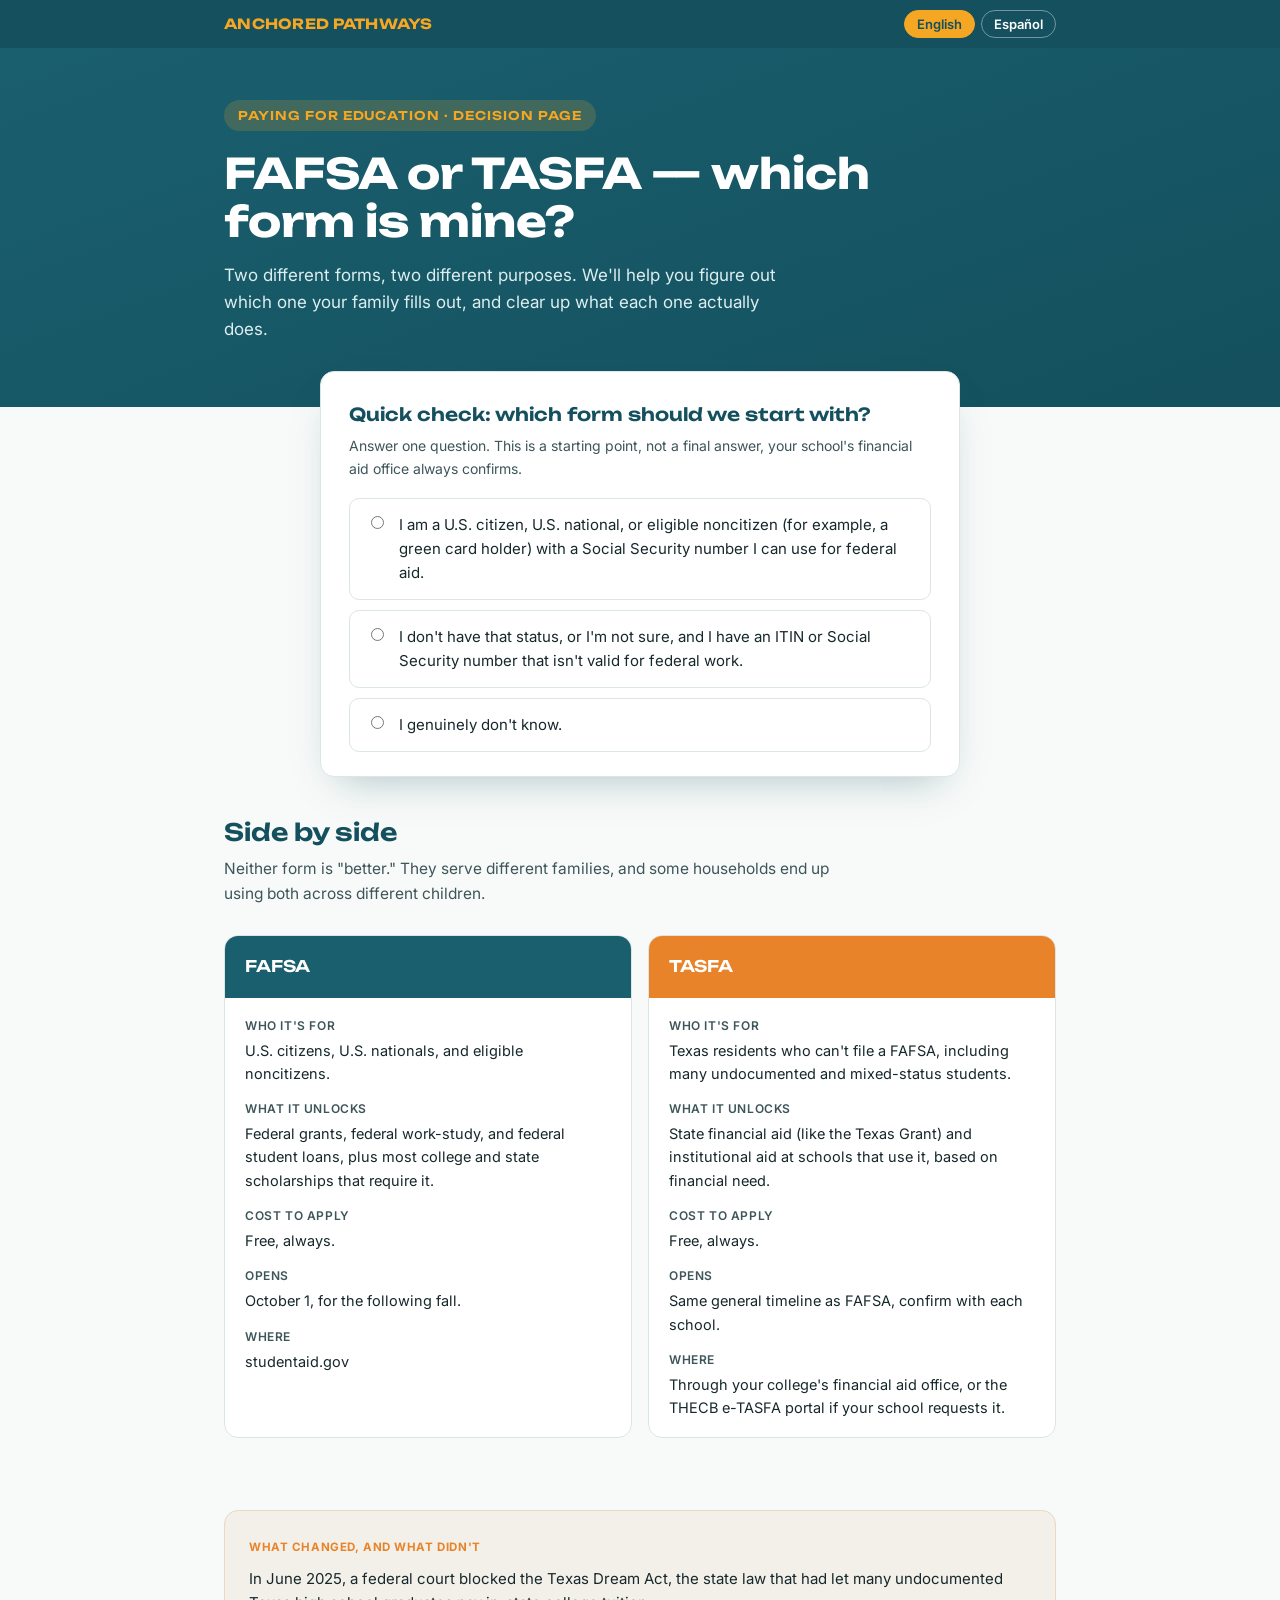
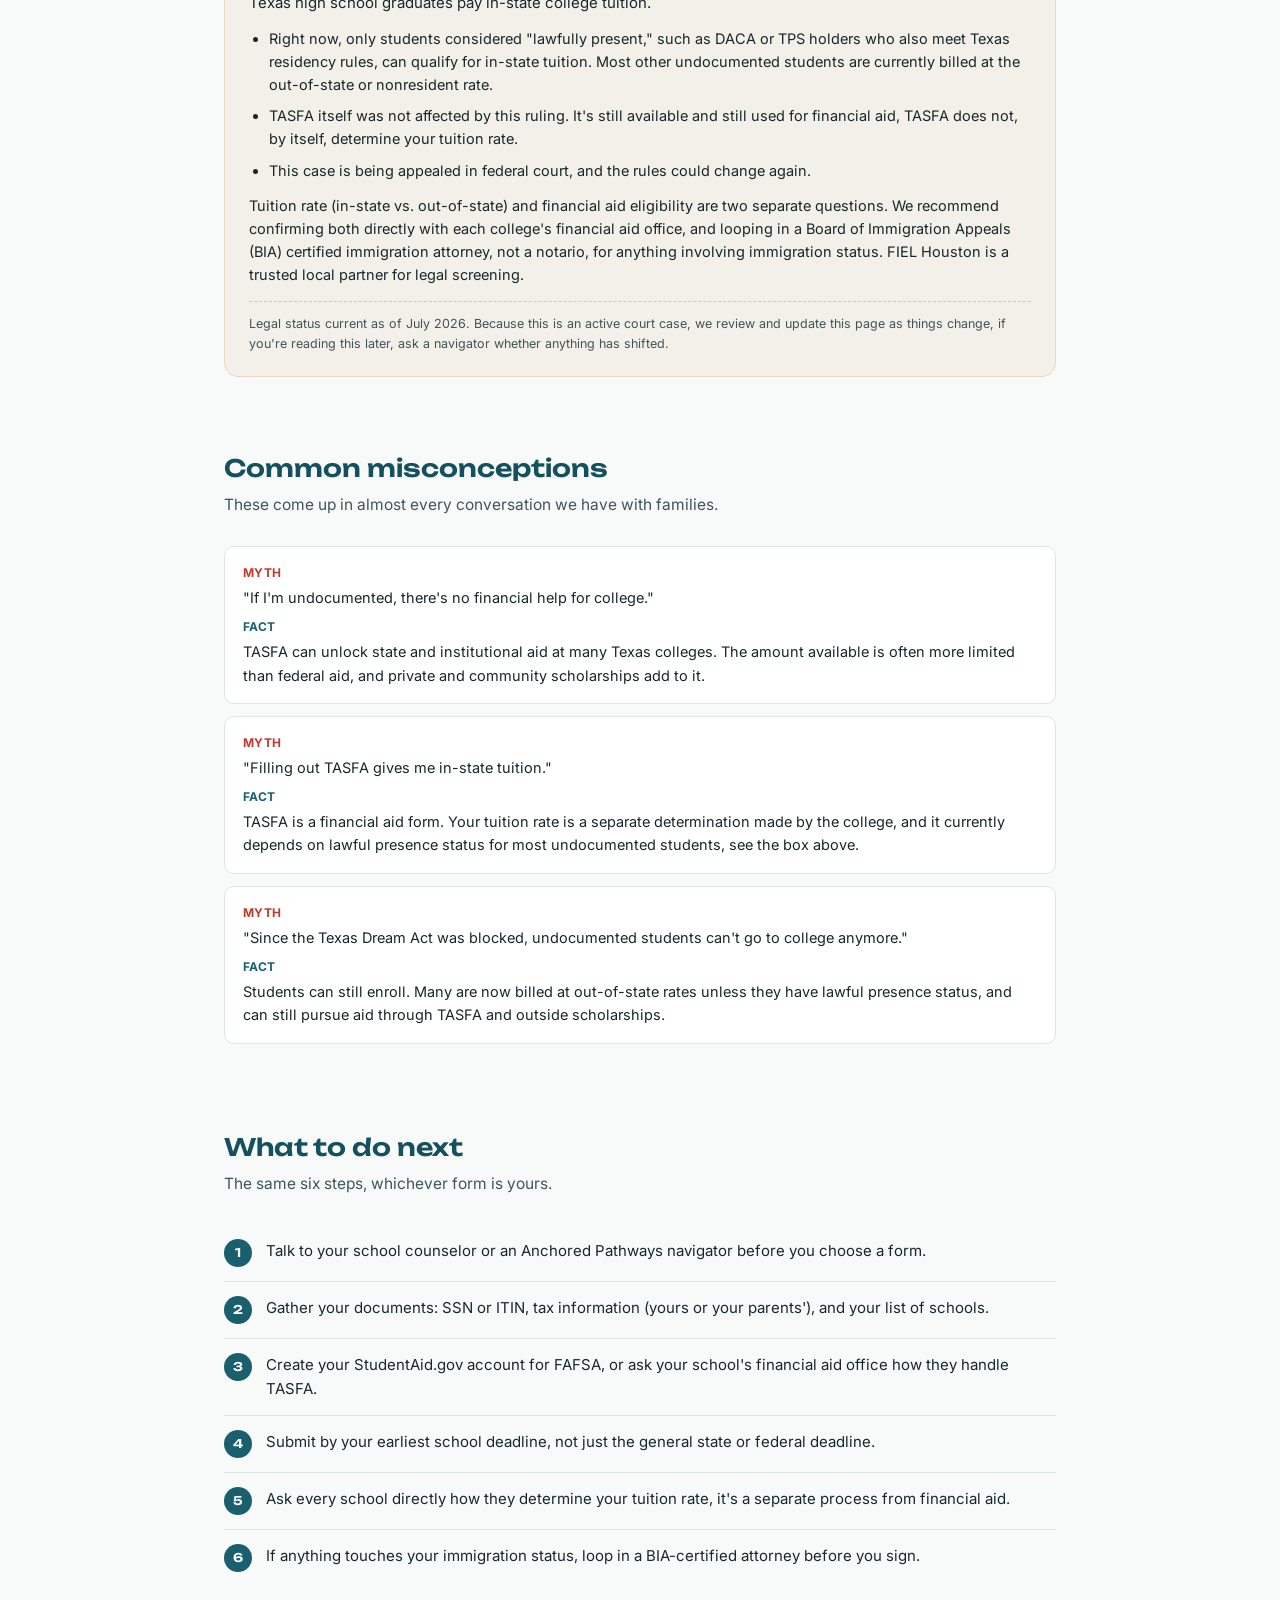
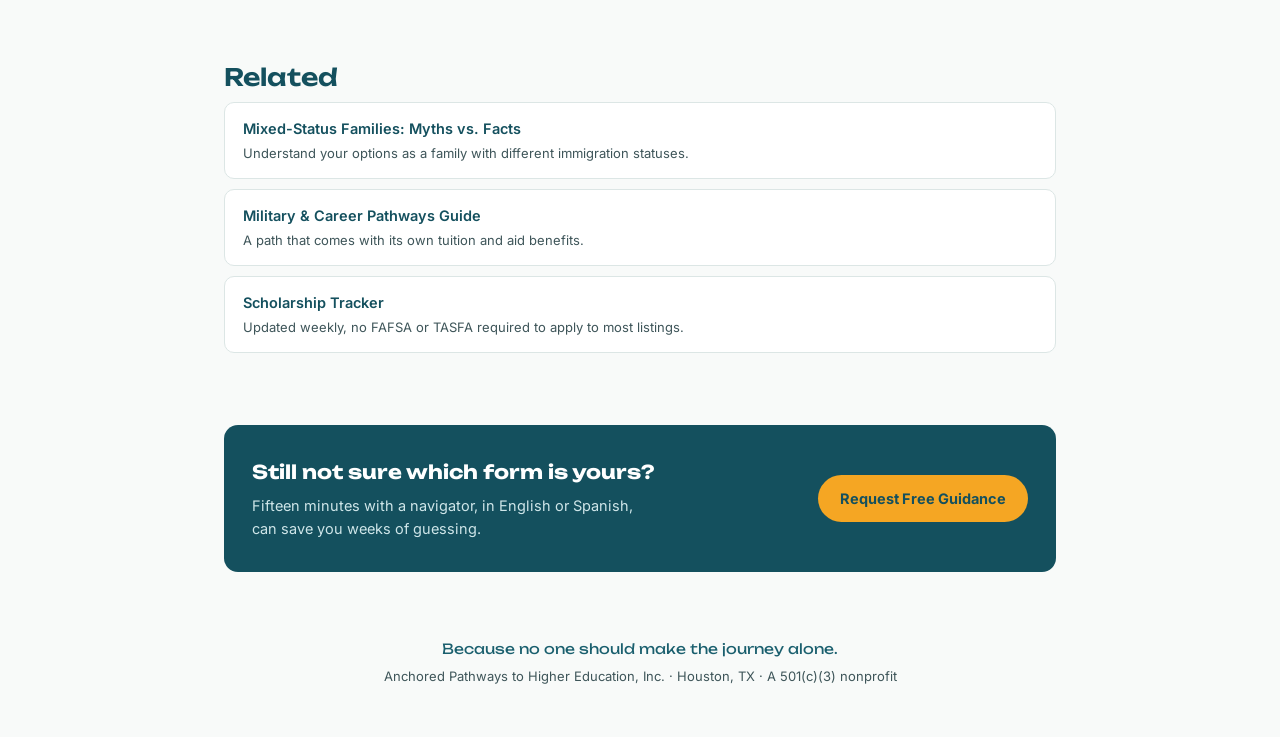
==== fafsa-vs-tasfa.html @ 29ac8b18 "Add Anchored Pathways resource pages" ====
<!DOCTYPE html>
<html lang="en">
<head>
<meta charset="UTF-8">
<meta name="viewport" content="width=device-width, initial-scale=1.0">
<title>FAFSA vs. TASFA — Anchored Pathways</title>
<link rel="preconnect" href="https://fonts.googleapis.com">
<link href="https://fonts.googleapis.com/css2?family=Unbounded:wght@400;600;700;800&family=Inter:wght@400;500;600;700&display=swap" rel="stylesheet">
<style>
  :root{
    --teal-deep:#1A5F6E;
    --teal-navy:#14505E;
    --gold:#F5A623;
    --amber:#E8832A;
    --paper:#F8FAF9;
    --paper-warm:#F3F0E9;
    --ink:#17282B;
    --ink-soft:#3E5559;
    --line:#DCE6E5;
    --white:#FFFFFF;
    --radius:14px;
  }
  *{box-sizing:border-box;}
  body{
    margin:0;
    background:var(--paper);
    color:var(--ink);
    font-family:'Inter',sans-serif;
    line-height:1.6;
    -webkit-font-smoothing:antialiased;
  }
  h1,h2,h3,.eyebrow,.quiz-title{font-family:'Unbounded',sans-serif;}
  .wrap{max-width:880px;margin:0 auto;padding:0 24px;}

  /* ---------- Top bar / lang toggle ---------- */
  .topbar{
    background:var(--teal-navy);
    color:var(--white);
    padding:10px 0;
    font-size:14px;
  }
  .topbar .wrap{display:flex;justify-content:space-between;align-items:center;}
  .brandmark{font-family:'Unbounded',sans-serif;font-weight:700;font-size:14px;letter-spacing:.02em;color:var(--gold);}
  .lang-toggle{display:flex;gap:6px;}
  .lang-toggle button{
    font-family:'Inter',sans-serif;
    font-weight:600;
    font-size:13px;
    background:transparent;
    border:1px solid rgba(255,255,255,.4);
    color:var(--white);
    padding:5px 12px;
    border-radius:20px;
    cursor:pointer;
    transition:all .15s ease;
  }
  .lang-toggle button.active{background:var(--gold);border-color:var(--gold);color:var(--teal-navy);}

  /* ---------- Hero ---------- */
  .hero{
    background:linear-gradient(160deg, var(--teal-deep) 0%, var(--teal-navy) 100%);
    color:var(--white);
    padding:52px 0 64px;
  }
  .eyebrow{
    display:inline-block;
    font-size:12px;
    font-weight:600;
    letter-spacing:.08em;
    text-transform:uppercase;
    background:rgba(245,166,35,.18);
    color:var(--gold);
    padding:6px 14px;
    border-radius:20px;
    margin-bottom:18px;
  }
  .hero h1{
    font-size:clamp(28px,4.2vw,42px);
    font-weight:700;
    line-height:1.15;
    margin:0 0 16px;
    max-width:720px;
  }
  .hero p.sub{
    font-size:17px;
    color:#DCEEF0;
    max-width:560px;
    margin:0;
  }

  /* ---------- Quiz (signature element) ---------- */
  .quiz{
    background:var(--white);
    border-radius:var(--radius);
    box-shadow:0 18px 40px -18px rgba(20,80,94,.35);
    padding:28px 28px 24px;
    margin:-36px auto 0;
    max-width:640px;
    position:relative;
    z-index:2;
    border:1px solid var(--line);
  }
  .quiz-title{font-size:18px;font-weight:600;color:var(--teal-navy);margin:0 0 6px;}
  .quiz-sub{font-size:14px;color:var(--ink-soft);margin:0 0 18px;}
  .quiz-options{display:flex;flex-direction:column;gap:10px;}
  .quiz-option{
    display:flex;align-items:flex-start;gap:12px;
    border:1.5px solid var(--line);
    border-radius:10px;
    padding:14px 16px;
    cursor:pointer;
    transition:border-color .15s ease, background .15s ease;
    font-size:15px;
  }
  .quiz-option:hover{border-color:var(--teal-deep);background:#F4F9F9;}
  .quiz-option input{margin-top:3px;accent-color:var(--teal-deep);}
  .quiz-result{
    display:none;
    margin-top:18px;
    padding:16px 18px;
    border-radius:10px;
    background:#FFF6E9;
    border-left:4px solid var(--gold);
    font-size:15px;
  }
  .quiz-result.show{display:block;}
  .quiz-result strong{color:var(--amber);}
  .quiz-fine{font-size:12.5px;color:var(--ink-soft);margin-top:10px;}

  /* ---------- Body sections ---------- */
  section{padding:56px 0;}
  section.tight{padding:36px 0;}
  h2{font-size:24px;font-weight:600;color:var(--teal-navy);margin:0 0 6px;}
  .section-lead{color:var(--ink-soft);font-size:15.5px;margin:0 0 28px;max-width:620px;}

  /* Comparison table */
  .compare{
    display:grid;
    grid-template-columns:1fr 1fr;
    gap:16px;
  }
  @media (max-width:640px){.compare{grid-template-columns:1fr;}}
  .compare-card{
    background:var(--white);
    border:1.5px solid var(--line);
    border-radius:var(--radius);
    overflow:hidden;
  }
  .compare-card .head{
    padding:18px 20px;
    font-family:'Unbounded',sans-serif;
    font-weight:600;
    font-size:16px;
    color:var(--white);
  }
  .compare-card.fafsa .head{background:var(--teal-deep);}
  .compare-card.tasfa .head{background:var(--amber);}
  .compare-card dl{margin:0;padding:18px 20px;}
  .compare-card dt{font-size:12px;text-transform:uppercase;letter-spacing:.05em;color:var(--ink-soft);font-weight:600;margin-top:14px;}
  .compare-card dt:first-child{margin-top:0;}
  .compare-card dd{margin:4px 0 0;font-size:14.5px;}

  /* callout - legal status */
  .callout{
    background:var(--paper-warm);
    border:1.5px solid #E9D9BE;
    border-radius:var(--radius);
    padding:22px 24px;
  }
  .callout .tag{
    display:inline-block;font-size:11.5px;font-weight:700;letter-spacing:.05em;
    text-transform:uppercase;color:var(--amber);margin-bottom:10px;
  }
  .callout ul{margin:12px 0 0;padding-left:20px;}
  .callout li{margin-bottom:8px;font-size:14.5px;}
  .callout .updated{font-size:12.5px;color:var(--ink-soft);margin-top:14px;border-top:1px dashed #DCC79A;padding-top:12px;}

  /* misconceptions */
  .myth{
    border:1.5px solid var(--line);
    border-radius:10px;
    padding:16px 18px;
    margin-bottom:12px;
    background:var(--white);
  }
  .myth .m-label{font-size:12px;font-weight:700;letter-spacing:.04em;text-transform:uppercase;color:#C0392B;}
  .myth .f-label{font-size:12px;font-weight:700;letter-spacing:.04em;text-transform:uppercase;color:var(--teal-deep);margin-top:8px;}
  .myth p{margin:4px 0 0;font-size:14.5px;}

  /* steps */
  .steps{list-style:none;margin:0;padding:0;counter-reset:step;}
  .steps li{
    counter-increment:step;
    display:flex;gap:14px;
    padding:14px 0;
    border-bottom:1px solid var(--line);
    font-size:15px;
  }
  .steps li:last-child{border-bottom:none;}
  .steps li::before{
    content:counter(step);
    flex:0 0 28px;height:28px;
    background:var(--teal-deep);color:var(--white);
    border-radius:50%;
    display:flex;align-items:center;justify-content:center;
    font-family:'Unbounded',sans-serif;font-size:12px;font-weight:600;
  }

  /* CTA band */
  .cta-band{
    background:var(--teal-navy);
    border-radius:var(--radius);
    padding:32px 28px;
    color:var(--white);
    display:flex;
    flex-wrap:wrap;
    gap:20px;
    align-items:center;
    justify-content:space-between;
  }
  .cta-band h3{font-family:'Unbounded',sans-serif;font-size:19px;margin:0 0 6px;}
  .cta-band p{margin:0;color:#CFE6E9;font-size:14.5px;max-width:400px;}
  .btn{
    display:inline-block;
    font-family:'Inter',sans-serif;
    font-weight:700;
    font-size:14.5px;
    padding:12px 22px;
    border-radius:30px;
    text-decoration:none;
    white-space:nowrap;
  }
  .btn-primary{background:var(--gold);color:var(--teal-navy);}
  .btn-secondary{background:transparent;border:1.5px solid rgba(255,255,255,.5);color:var(--white);margin-left:10px;}

  /* related */
  .related-list{display:flex;flex-direction:column;gap:10px;}
  .related-list a{
    display:block;
    padding:14px 18px;
    border:1.5px solid var(--line);
    border-radius:10px;
    color:var(--teal-navy);
    text-decoration:none;
    font-weight:600;
    font-size:14.5px;
    background:var(--white);
  }
  .related-list a span{display:block;font-weight:400;color:var(--ink-soft);font-size:13px;margin-top:3px;}

  footer{
    padding:30px 0 50px;
    text-align:center;
    color:var(--ink-soft);
    font-size:13px;
  }
  footer .tagline{font-family:'Unbounded',sans-serif;color:var(--teal-deep);font-size:14px;margin-bottom:6px;}

  [data-lang="es"]{display:none;}
  body.lang-es [data-lang="en"]{display:none;}
  body.lang-es [data-lang="es"]{display:block;}
  body.lang-es .quiz-option[data-lang="es"]{display:flex;}
</style>
</head>
<body>

<div class="topbar">
  <div class="wrap">
    <div class="brandmark">ANCHORED PATHWAYS</div>
    <div class="lang-toggle">
      <button id="btn-en" class="active" onclick="setLang('en')">English</button>
      <button id="btn-es" onclick="setLang('es')">Español</button>
    </div>
  </div>
</div>

<div class="hero">
  <div class="wrap">
    <div data-lang="en">
      <span class="eyebrow">Paying for Education · Decision Page</span>
      <h1>FAFSA or TASFA — which form is mine?</h1>
      <p class="sub">Two different forms, two different purposes. We'll help you figure out which one your family fills out, and clear up what each one actually does.</p>
    </div>
    <div data-lang="es">
      <span class="eyebrow">Cómo Pagar por la Educación · Página de Decisión</span>
      <h1>FAFSA o TASFA — ¿cuál es el mío?</h1>
      <p class="sub">Son dos formularios distintos con propósitos distintos. Te ayudamos a saber cuál le corresponde a tu familia y qué hace realmente cada uno.</p>
    </div>
  </div>
</div>

<div class="wrap">
  <div class="quiz">
    <div data-lang="en">
      <p class="quiz-title">Quick check: which form should we start with?</p>
      <p class="quiz-sub">Answer one question. This is a starting point, not a final answer, your school's financial aid office always confirms.</p>
      <div class="quiz-options">
        <label class="quiz-option"><input type="radio" name="quiz-en" onclick="showResult('en','fafsa')"> I am a U.S. citizen, U.S. national, or eligible noncitizen (for example, a green card holder) with a Social Security number I can use for federal aid.</label>
        <label class="quiz-option"><input type="radio" name="quiz-en" onclick="showResult('en','tasfa')"> I don't have that status, or I'm not sure, and I have an ITIN or Social Security number that isn't valid for federal work.</label>
        <label class="quiz-option"><input type="radio" name="quiz-en" onclick="showResult('en','unsure')"> I genuinely don't know.</label>
      </div>
      <div class="quiz-result" id="result-en"></div>
    </div>
    <div data-lang="es">
      <p class="quiz-title">Verificación rápida: ¿por cuál formulario empezamos?</p>
      <p class="quiz-sub">Responde una pregunta. Esto es un punto de partida, no una respuesta final, la oficina de ayuda financiera de tu escuela siempre lo confirma.</p>
      <div class="quiz-options">
        <label class="quiz-option"><input type="radio" name="quiz-es" onclick="showResult('es','fafsa')"> Soy ciudadano de EE. UU., nacional de EE. UU., o extranjero elegible (por ejemplo, con tarjeta de residencia) con un número de Seguro Social que puedo usar para ayuda federal.</label>
        <label class="quiz-option"><input type="radio" name="quiz-es" onclick="showResult('es','tasfa')"> No tengo ese estatus, o no estoy seguro/a, y tengo un ITIN o un número de Seguro Social que no es válido para trabajar.</label>
        <label class="quiz-option"><input type="radio" name="quiz-es" onclick="showResult('es','unsure')"> Realmente no lo sé.</label>
      </div>
      <div class="quiz-result" id="result-es"></div>
    </div>
  </div>
</div>

<section class="tight">
  <div class="wrap">
    <div data-lang="en">
      <h2>Side by side</h2>
      <p class="section-lead">Neither form is "better." They serve different families, and some households end up using both across different children.</p>
    </div>
    <div data-lang="es">
      <h2>Uno junto al otro</h2>
      <p class="section-lead">Ningún formulario es "mejor" que el otro. Sirven a familias distintas, y algunos hogares terminan usando los dos con diferentes hijos.</p>
    </div>

    <div class="compare" data-lang="en">
      <div class="compare-card fafsa">
        <div class="head">FAFSA</div>
        <dl>
          <dt>Who it's for</dt><dd>U.S. citizens, U.S. nationals, and eligible noncitizens.</dd>
          <dt>What it unlocks</dt><dd>Federal grants, federal work-study, and federal student loans, plus most college and state scholarships that require it.</dd>
          <dt>Cost to apply</dt><dd>Free, always.</dd>
          <dt>Opens</dt><dd>October 1, for the following fall.</dd>
          <dt>Where</dt><dd>studentaid.gov</dd>
        </dl>
      </div>
      <div class="compare-card tasfa">
        <div class="head">TASFA</div>
        <dl>
          <dt>Who it's for</dt><dd>Texas residents who can't file a FAFSA, including many undocumented and mixed-status students.</dd>
          <dt>What it unlocks</dt><dd>State financial aid (like the Texas Grant) and institutional aid at schools that use it, based on financial need.</dd>
          <dt>Cost to apply</dt><dd>Free, always.</dd>
          <dt>Opens</dt><dd>Same general timeline as FAFSA, confirm with each school.</dd>
          <dt>Where</dt><dd>Through your college's financial aid office, or the THECB e-TASFA portal if your school requests it.</dd>
        </dl>
      </div>
    </div>

    <div class="compare" data-lang="es">
      <div class="compare-card fafsa">
        <div class="head">FAFSA</div>
        <dl>
          <dt>Para quién es</dt><dd>Ciudadanos de EE. UU., nacionales de EE. UU. y extranjeros elegibles.</dd>
          <dt>Qué desbloquea</dt><dd>Becas federales, estudio y trabajo federal, préstamos estudiantiles federales, y la mayoría de las becas universitarias y estatales que lo requieren.</dd>
          <dt>Costo</dt><dd>Siempre gratis.</dd>
          <dt>Se abre</dt><dd>1 de octubre, para el otoño siguiente.</dd>
          <dt>Dónde</dt><dd>studentaid.gov</dd>
        </dl>
      </div>
      <div class="compare-card tasfa">
        <div class="head">TASFA</div>
        <dl>
          <dt>Para quién es</dt><dd>Residentes de Texas que no pueden llenar la FAFSA, incluyendo muchos estudiantes indocumentados y de estatus mixto.</dd>
          <dt>Qué desbloquea</dt><dd>Ayuda financiera estatal (como el Texas Grant) y ayuda institucional en escuelas que la usan, según la necesidad económica.</dd>
          <dt>Costo</dt><dd>Siempre gratis.</dd>
          <dt>Se abre</dt><dd>En general el mismo periodo que la FAFSA, confirma con cada escuela.</dd>
          <dt>Dónde</dt><dd>A través de la oficina de ayuda financiera de tu universidad, o el portal e-TASFA de THECB si tu escuela lo pide.</dd>
        </dl>
      </div>
    </div>
  </div>
</section>

<section class="tight">
  <div class="wrap">
    <div class="callout" data-lang="en">
      <span class="tag">What changed, and what didn't</span>
      <p style="margin:0;font-size:15px;">In June 2025, a federal court blocked the Texas Dream Act, the state law that had let many undocumented Texas high school graduates pay in-state college tuition.</p>
      <ul>
        <li>Right now, only students considered "lawfully present," such as DACA or TPS holders who also meet Texas residency rules, can qualify for in-state tuition. Most other undocumented students are currently billed at the out-of-state or nonresident rate.</li>
        <li>TASFA itself was not affected by this ruling. It's still available and still used for financial aid, TASFA does not, by itself, determine your tuition rate.</li>
        <li>This case is being appealed in federal court, and the rules could change again.</li>
      </ul>
      <p style="margin:12px 0 0;font-size:14.5px;">Tuition rate (in-state vs. out-of-state) and financial aid eligibility are two separate questions. We recommend confirming both directly with each college's financial aid office, and looping in a Board of Immigration Appeals (BIA) certified immigration attorney, not a notario, for anything involving immigration status. FIEL Houston is a trusted local partner for legal screening.</p>
      <div class="updated">Legal status current as of July 2026. Because this is an active court case, we review and update this page as things change, if you're reading this later, ask a navigator whether anything has shifted.</div>
    </div>

    <div class="callout" data-lang="es">
      <span class="tag">Qué cambió, y qué no</span>
      <p style="margin:0;font-size:15px;">En junio de 2025, una corte federal bloqueó la Ley Texas Dream Act, la ley estatal que permitía a muchos graduados indocumentados de escuelas preparatorias de Texas pagar colegiatura de residente estatal.</p>
      <ul>
        <li>Ahora mismo, solo los estudiantes considerados con "presencia legal," como los beneficiarios de DACA o TPS que también cumplen con los requisitos de residencia de Texas, pueden calificar para la colegiatura de residente. La mayoría de los demás estudiantes indocumentados actualmente pagan la tarifa de no residente.</li>
        <li>La TASFA en sí no fue afectada por este fallo. Sigue disponible y se sigue usando para ayuda financiera, la TASFA por sí sola no determina tu tarifa de colegiatura.</li>
        <li>Este caso está en apelación en la corte federal, y las reglas podrían cambiar de nuevo.</li>
      </ul>
      <p style="margin:12px 0 0;font-size:14.5px;">La tarifa de colegiatura (residente o no residente) y la elegibilidad para ayuda financiera son dos preguntas distintas. Recomendamos confirmar ambas directamente con la oficina de ayuda financiera de cada universidad, y consultar con un abogado de inmigración certificado por la Junta de Apelaciones de Inmigración (BIA), no con un notario, para cualquier asunto relacionado con estatus migratorio. FIEL Houston es un socio local de confianza para evaluación legal.</p>
      <div class="updated">Estatus legal vigente en julio de 2026. Como este es un caso judicial activo, revisamos y actualizamos esta página conforme cambian las cosas, si lees esto más adelante, pregúntale a un navegador si algo ha cambiado.</div>
    </div>
  </div>
</section>

<section class="tight">
  <div class="wrap">
    <div data-lang="en">
      <h2>Common misconceptions</h2>
      <p class="section-lead">These come up in almost every conversation we have with families.</p>
      <div class="myth">
        <div class="m-label">Myth</div><p>"If I'm undocumented, there's no financial help for college."</p>
        <div class="f-label">Fact</div><p>TASFA can unlock state and institutional aid at many Texas colleges. The amount available is often more limited than federal aid, and private and community scholarships add to it.</p>
      </div>
      <div class="myth">
        <div class="m-label">Myth</div><p>"Filling out TASFA gives me in-state tuition."</p>
        <div class="f-label">Fact</div><p>TASFA is a financial aid form. Your tuition rate is a separate determination made by the college, and it currently depends on lawful presence status for most undocumented students, see the box above.</p>
      </div>
      <div class="myth">
        <div class="m-label">Myth</div><p>"Since the Texas Dream Act was blocked, undocumented students can't go to college anymore."</p>
        <div class="f-label">Fact</div><p>Students can still enroll. Many are now billed at out-of-state rates unless they have lawful presence status, and can still pursue aid through TASFA and outside scholarships.</p>
      </div>
    </div>
    <div data-lang="es">
      <h2>Ideas equivocadas comunes</h2>
      <p class="section-lead">Estas surgen en casi todas las conversaciones que tenemos con las familias.</p>
      <div class="myth">
        <div class="m-label">Idea equivocada</div><p>"Si soy indocumentado/a, no hay ayuda financiera para la universidad."</p>
        <div class="f-label">Realidad</div><p>La TASFA puede desbloquear ayuda estatal e institucional en muchas universidades de Texas. El monto disponible suele ser más limitado que la ayuda federal, y las becas privadas y comunitarias se suman a eso.</p>
      </div>
      <div class="myth">
        <div class="m-label">Idea equivocada</div><p>"Llenar la TASFA me da colegiatura de residente."</p>
        <div class="f-label">Realidad</div><p>La TASFA es un formulario de ayuda financiera. Tu tarifa de colegiatura es una decisión aparte que toma la universidad, y actualmente depende del estatus de presencia legal para la mayoría de los estudiantes indocumentados, ve el recuadro arriba.</p>
      </div>
      <div class="myth">
        <div class="m-label">Idea equivocada</div><p>"Ahora que bloquearon la Texas Dream Act, los estudiantes indocumentados ya no pueden ir a la universidad."</p>
        <div class="f-label">Realidad</div><p>Los estudiantes todavía pueden inscribirse. A muchos ahora les cobran la tarifa de no residente a menos que tengan estatus de presencia legal, y aún pueden buscar ayuda por medio de la TASFA y becas externas.</p>
      </div>
    </div>
  </div>
</section>

<section class="tight">
  <div class="wrap">
    <div data-lang="en">
      <h2>What to do next</h2>
      <p class="section-lead">The same six steps, whichever form is yours.</p>
      <ol class="steps">
        <li>Talk to your school counselor or an Anchored Pathways navigator before you choose a form.</li>
        <li>Gather your documents: SSN or ITIN, tax information (yours or your parents'), and your list of schools.</li>
        <li>Create your StudentAid.gov account for FAFSA, or ask your school's financial aid office how they handle TASFA.</li>
        <li>Submit by your earliest school deadline, not just the general state or federal deadline.</li>
        <li>Ask every school directly how they determine your tuition rate, it's a separate process from financial aid.</li>
        <li>If anything touches your immigration status, loop in a BIA-certified attorney before you sign.</li>
      </ol>
    </div>
    <div data-lang="es">
      <h2>Qué hacer después</h2>
      <p class="section-lead">Los mismos seis pasos, sin importar cuál formulario te corresponde.</p>
      <ol class="steps">
        <li>Habla con tu consejero escolar o con un navegador de Anchored Pathways antes de elegir un formulario.</li>
        <li>Reúne tus documentos: SSN o ITIN, información de impuestos (tuya o de tus padres), y tu lista de escuelas.</li>
        <li>Crea tu cuenta en StudentAid.gov para la FAFSA, o pregúntale a la oficina de ayuda financiera de tu escuela cómo manejan la TASFA.</li>
        <li>Entrega el formulario antes de la fecha límite más próxima de tu escuela, no solo la fecha general estatal o federal.</li>
        <li>Pregúntale directamente a cada escuela cómo determinan tu tarifa de colegiatura, es un proceso aparte de la ayuda financiera.</li>
        <li>Si algo tiene que ver con tu estatus migratorio, involucra a un abogado certificado por BIA antes de firmar cualquier cosa.</li>
      </ol>
    </div>
  </div>
</section>

<section class="tight">
  <div class="wrap">
    <div data-lang="en">
      <h2>Related</h2>
    </div>
    <div data-lang="es">
      <h2>Relacionado</h2>
    </div>
    <div class="related-list" data-lang="en">
      <a href="#">Mixed-Status Families: Myths vs. Facts <span>Understand your options as a family with different immigration statuses.</span></a>
      <a href="#">Military & Career Pathways Guide <span>A path that comes with its own tuition and aid benefits.</span></a>
      <a href="#">Scholarship Tracker <span>Updated weekly, no FAFSA or TASFA required to apply to most listings.</span></a>
    </div>
    <div class="related-list" data-lang="es">
      <a href="#">Familias de Estatus Mixto: Mitos vs. Realidades <span>Conoce tus opciones como familia con distintos estatus migratorios.</span></a>
      <a href="#">Guía de Rutas Militares y de Carrera <span>Una ruta que viene con sus propios beneficios de colegiatura y ayuda.</span></a>
      <a href="#">Rastreador de Becas <span>Se actualiza cada semana, la mayoría no requiere FAFSA ni TASFA.</span></a>
    </div>
  </div>
</section>

<section class="tight">
  <div class="wrap">
    <div class="cta-band" data-lang="en">
      <div>
        <h3>Still not sure which form is yours?</h3>
        <p>Fifteen minutes with a navigator, in English or Spanish, can save you weeks of guessing.</p>
      </div>
      <div>
        <a href="#" class="btn btn-primary">Request Free Guidance</a>
      </div>
    </div>
    <div class="cta-band" data-lang="es">
      <div>
        <h3>¿Aún no sabes cuál formulario es el tuyo?</h3>
        <p>Quince minutos con un navegador, en inglés o español, te pueden ahorrar semanas de dudas.</p>
      </div>
      <div>
        <a href="#" class="btn btn-primary">Solicitar Orientación Gratuita</a>
      </div>
    </div>
  </div>
</section>

<footer>
  <div class="wrap">
    <div class="tagline" data-lang="en">Because no one should make the journey alone.</div>
    <div class="tagline" data-lang="es">Porque nadie debería hacer el camino solo.</div>
    <div data-lang="en">Anchored Pathways to Higher Education, Inc. · Houston, TX · A 501(c)(3) nonprofit</div>
    <div data-lang="es">Anchored Pathways to Higher Education, Inc. · Houston, TX · Una organización sin fines de lucro 501(c)(3)</div>
  </div>
</footer>

<script>
function setLang(lang){
  document.body.classList.toggle('lang-es', lang === 'es');
  document.getElementById('btn-en').classList.toggle('active', lang === 'en');
  document.getElementById('btn-es').classList.toggle('active', lang === 'es');
}

const results = {
  en: {
    fafsa: "Start with <strong>FAFSA</strong> at studentaid.gov. Confirm with your school's financial aid office once you're enrolled or applying.",
    tasfa: "Start with <strong>TASFA</strong>. Ask your school's financial aid office how they process it, some use the THECB e-TASFA portal directly.",
    unsure: "That's completely normal. Bring your documents to a navigator session and we'll figure it out together, no guessing required."
  },
  es: {
    fafsa: "Comienza con la <strong>FAFSA</strong> en studentaid.gov. Confírmalo con la oficina de ayuda financiera de tu escuela una vez que estés inscrito/a o aplicando.",
    tasfa: "Comienza con la <strong>TASFA</strong>. Pregúntale a la oficina de ayuda financiera de tu escuela cómo la procesan, algunas usan el portal e-TASFA de THECB directamente.",
    unsure: "Eso es completamente normal. Trae tus documentos a una sesión con un navegador y lo resolvemos juntos, sin necesidad de adivinar."
  }
};

function showResult(lang, key){
  const el = document.getElementById('result-' + lang);
  el.innerHTML = results[lang][key];
  el.classList.add('show');
}
</script>

</body>
</html>
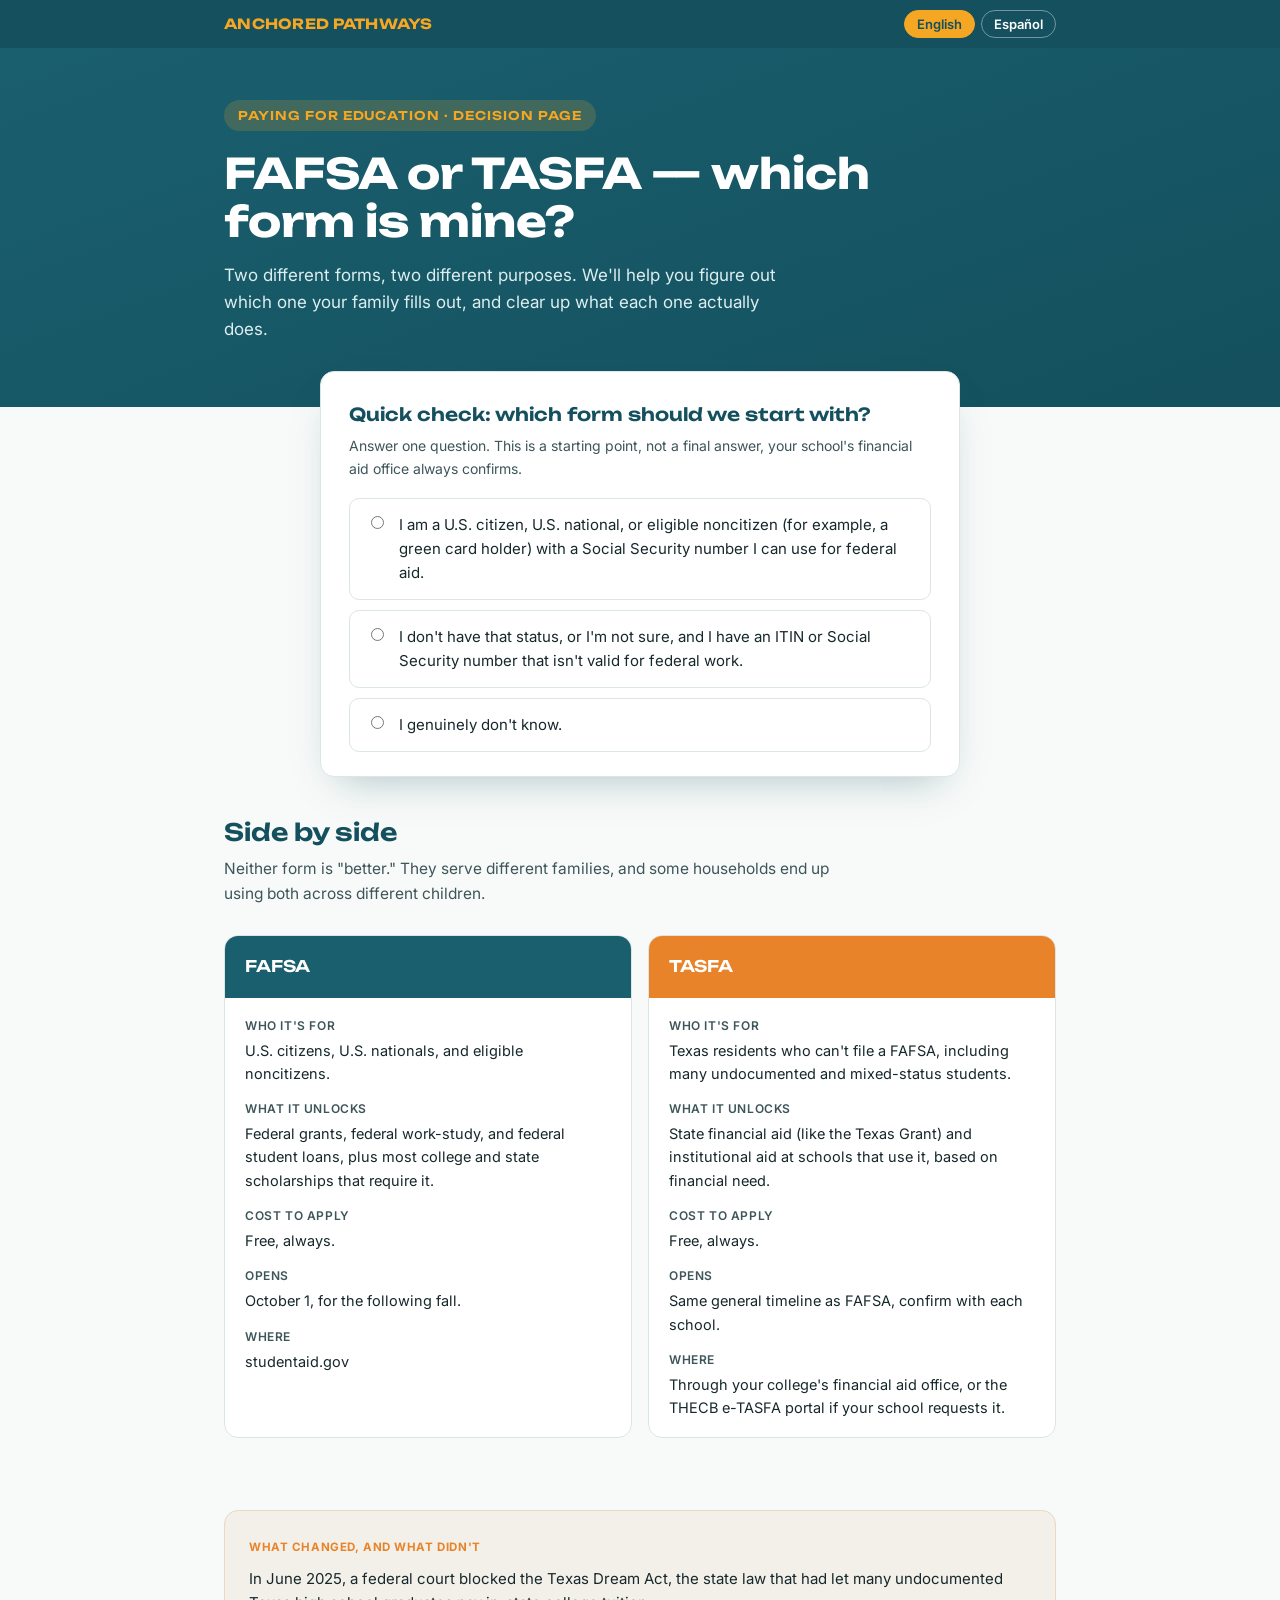
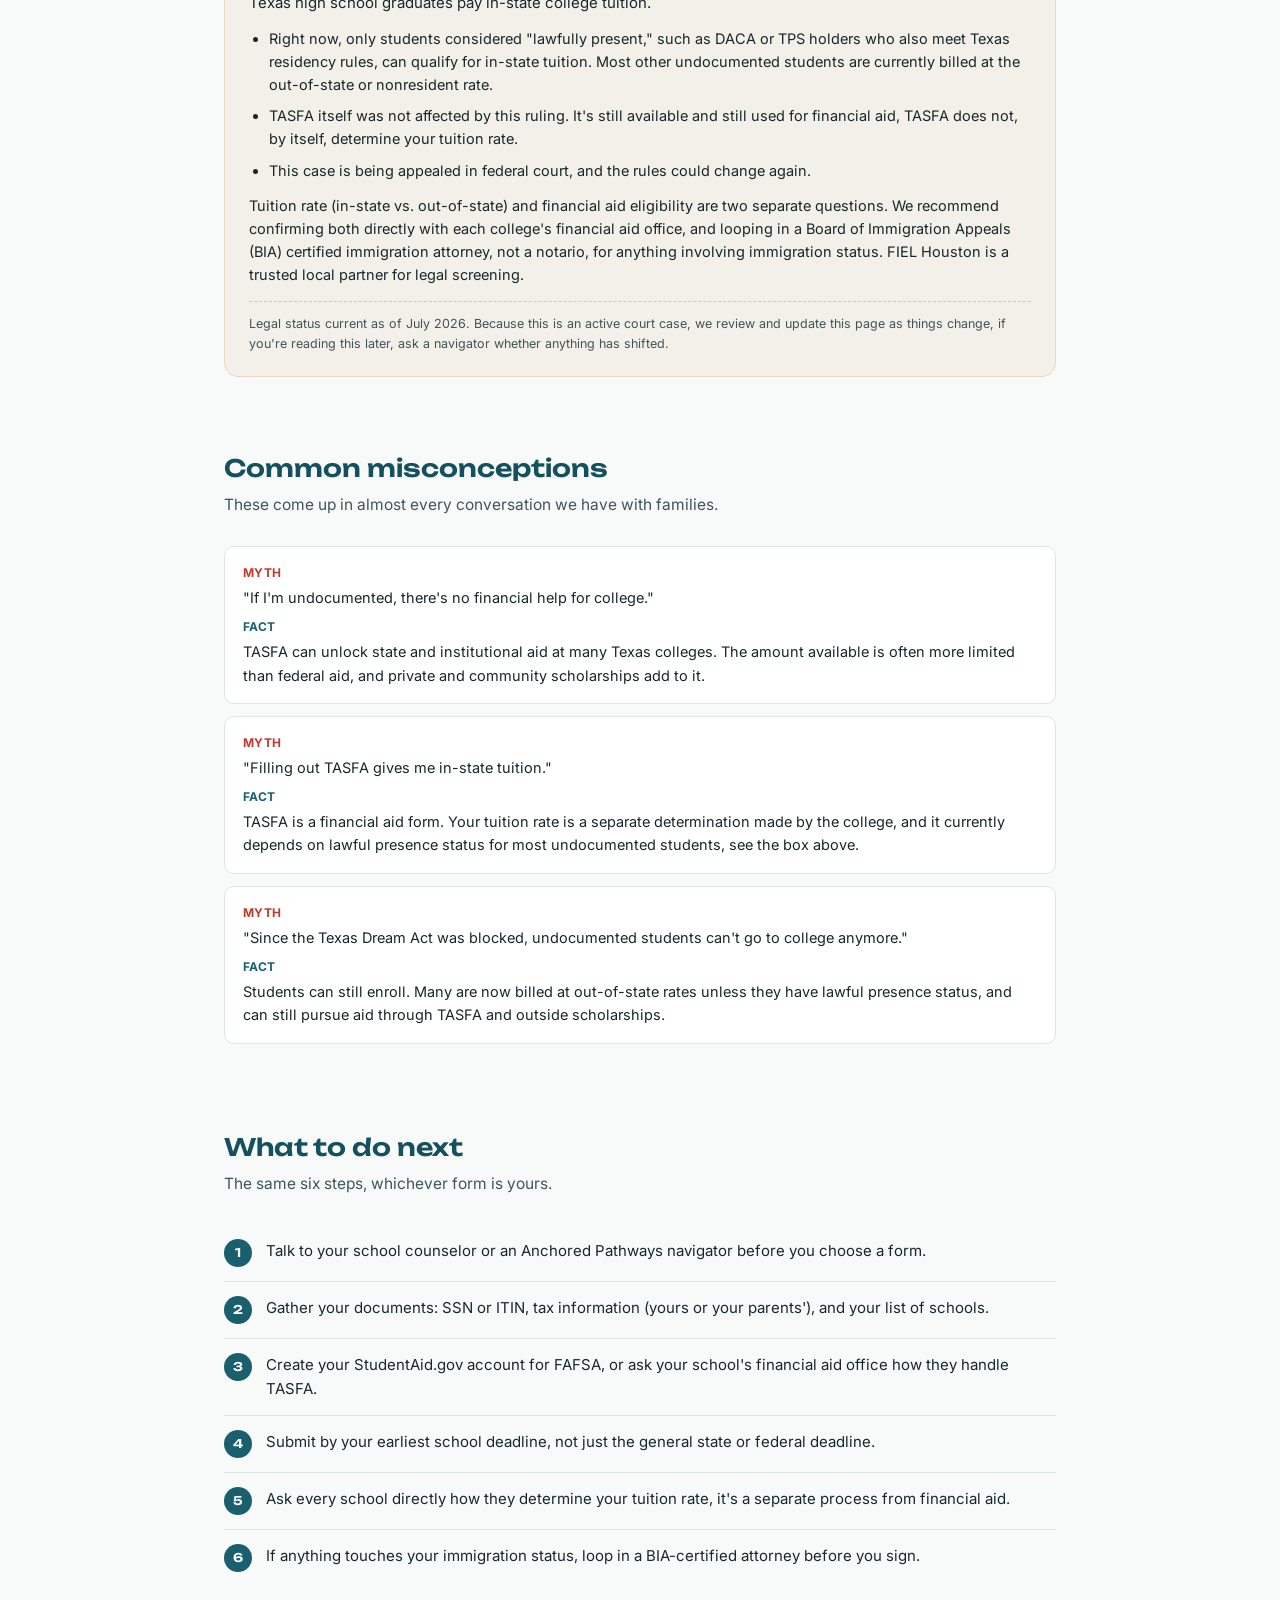
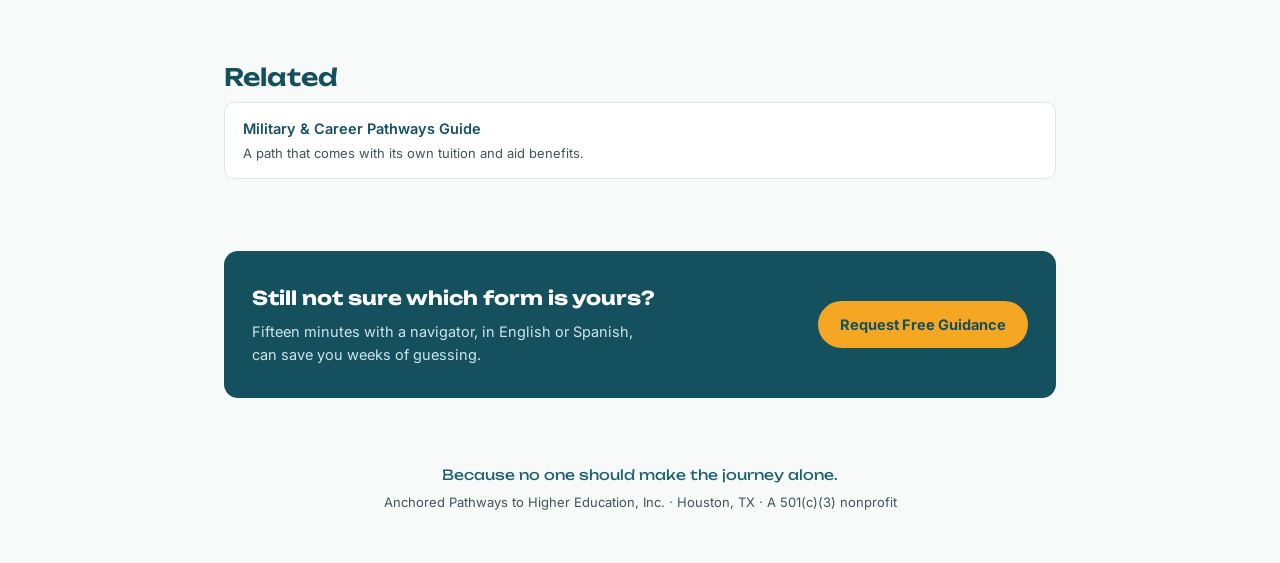
==== commit 3b791897: "Wire up FAFSA page links: military guide, guidance form; remove unbuilt page links" ====
--- a/fafsa-vs-tasfa.html
+++ b/fafsa-vs-tasfa.html
@@ -476,14 +476,10 @@
       <h2>Relacionado</h2>
     </div>
     <div class="related-list" data-lang="en">
-      <a href="#">Mixed-Status Families: Myths vs. Facts <span>Understand your options as a family with different immigration statuses.</span></a>
-      <a href="#">Military & Career Pathways Guide <span>A path that comes with its own tuition and aid benefits.</span></a>
-      <a href="#">Scholarship Tracker <span>Updated weekly, no FAFSA or TASFA required to apply to most listings.</span></a>
+      <a href="military-career-pathways.html">Military & Career Pathways Guide <span>A path that comes with its own tuition and aid benefits.</span></a>
     </div>
     <div class="related-list" data-lang="es">
-      <a href="#">Familias de Estatus Mixto: Mitos vs. Realidades <span>Conoce tus opciones como familia con distintos estatus migratorios.</span></a>
-      <a href="#">Guía de Rutas Militares y de Carrera <span>Una ruta que viene con sus propios beneficios de colegiatura y ayuda.</span></a>
-      <a href="#">Rastreador de Becas <span>Se actualiza cada semana, la mayoría no requiere FAFSA ni TASFA.</span></a>
+      <a href="military-career-pathways.html">Guía de Rutas Militares y de Carrera <span>Una ruta que viene con sus propios beneficios de colegiatura y ayuda.</span></a>
     </div>
   </div>
 </section>
@@ -496,7 +492,7 @@
         <p>Fifteen minutes with a navigator, in English or Spanish, can save you weeks of guessing.</p>
       </div>
       <div>
-        <a href="#" class="btn btn-primary">Request Free Guidance</a>
+        <a href="https://docs.google.com/forms/d/e/1FAIpQLSfy788vzYrUM8Bo1kWzM1UsmvSmrKJaJxlUyJsvsuf1URRBGg/viewform" target="_blank" rel="noopener" class="btn btn-primary">Request Free Guidance</a>
       </div>
     </div>
     <div class="cta-band" data-lang="es">
@@ -505,7 +501,7 @@
         <p>Quince minutos con un navegador, en inglés o español, te pueden ahorrar semanas de dudas.</p>
       </div>
       <div>
-        <a href="#" class="btn btn-primary">Solicitar Orientación Gratuita</a>
+        <a href="https://docs.google.com/forms/d/e/1FAIpQLSfy788vzYrUM8Bo1kWzM1UsmvSmrKJaJxlUyJsvsuf1URRBGg/viewform" target="_blank" rel="noopener" class="btn btn-primary">Solicitar Orientación Gratuita</a>
       </div>
     </div>
   </div>
